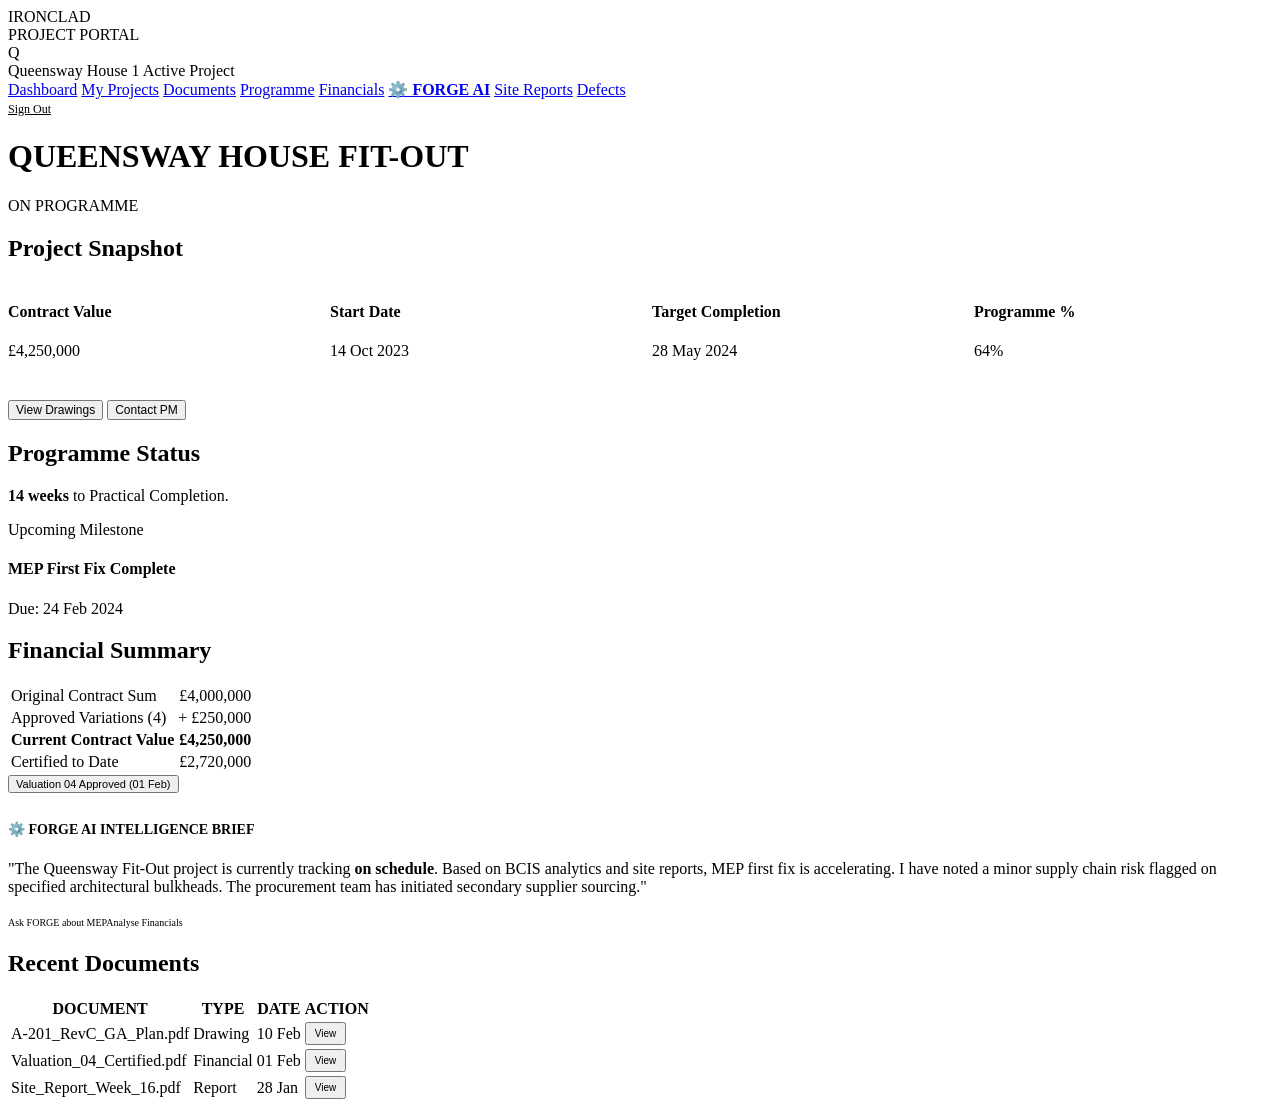
==== dashboard.html @ 3a33c3cc "Add files via upload" ====
<!DOCTYPE html>
<html lang="en">
<head>
  <meta charset="UTF-8">
  <meta name="viewport" content="width=device-width, initial-scale=1.0">
  <title>Client Portal | IRONCLAD BUILD GROUP</title>
  <link rel="preconnect" href="https://fonts.googleapis.com">
  <link rel="preconnect" href="https://fonts.gstatic.com" crossorigin>
  <link href="https://fonts.googleapis.com/css2?family=Barlow+Semi+Condensed:wght@400;600&family=JetBrains+Mono&family=Oswald:wght@400;700;900&family=Source+Serif+4:opsz,wght@8..60,400;8..60,600&display=swap" rel="stylesheet">
  <link rel="stylesheet" href="css/dashboard.css">
</head>
<body>

  <!-- SIDEBAR -->
  <aside class="sidebar">
    <div class="sidebar__header">
      <div class="sidebar__logo-main">IRONCLAD</div>
      <div class="sidebar__logo-sub tracking-widest">PROJECT PORTAL</div>
    </div>
    
    <div class="sidebar__user">
      <div class="sidebar__avatar">Q</div>
      <div class="flex-col">
        <span class="font-heading text-small color-chrome uppercase">Queensway House</span>
        <span class="font-mono text-label color-muted">1 Active Project</span>
      </div>
    </div>

    <nav class="sidebar__nav">
      <a href="#" class="sidebar__link active">Dashboard</a>
      <a href="#" class="sidebar__link">My Projects</a>
      <a href="#" class="sidebar__link">Documents</a>
      <a href="#" class="sidebar__link">Programme</a>
      <a href="#" class="sidebar__link">Financials</a>
      <a href="#" class="sidebar__link color-amber" style="font-weight:bold;">⚙️ FORGE AI</a>
      <a href="#" class="sidebar__link">Site Reports</a>
      <a href="#" class="sidebar__link">Defects</a>
    </nav>
    
    <div class="sidebar__footer">
      <a href="index.html" class="sidebar__link" style="color:var(--color-rust); font-family:var(--font-mono); font-size:12px;">Sign Out</a>
    </div>
  </aside>

  <!-- MAIN AREA -->
  <main class="main-content">
    <header class="main-header">
      <h1 class="font-display text-headline">QUEENSWAY HOUSE FIT-OUT</h1>
      <span class="chip" style="background:var(--color-lime-dim); color:var(--color-lime); border-color:var(--color-lime);">ON PROGRAMME</span>
    </header>

    <div class="dashboard-grid">
      <!-- 1. PROJECT OVERVIEW -->
      <div class="db-widget db-overview">
        <h2 class="db-widget__title">Project Snapshot</h2>
        <div style="display:grid; grid-template-columns:repeat(4, 1fr); gap:24px; margin-bottom:24px;">
          <div><h4 class="font-mono text-small color-muted mb-2">Contract Value</h4><p class="font-display text-title color-blue">£4,250,000</p></div>
          <div><h4 class="font-mono text-small color-muted mb-2">Start Date</h4><p class="font-mono text-body color-chrome">14 Oct 2023</p></div>
          <div><h4 class="font-mono text-small color-muted mb-2">Target Completion</h4><p class="font-mono text-body color-chrome">28 May 2024</p></div>
          <div><h4 class="font-mono text-small color-muted mb-2">Programme %</h4><p class="font-display text-title color-lime">64%</p></div>
        </div>
        <div class="progress-bar-bg"><div class="progress-bar-fill" style="width: 64%;"></div></div>
        <div class="flex gap-4 mt-6">
          <button class="btn btn-blue" style="font-size:12px;">View Drawings</button>
          <button class="btn btn-ghost" style="font-size:12px;">Contact PM</button>
        </div>
      </div>

      <!-- 2. PROGRAMME STATUS -->
      <div class="db-widget db-programme">
        <h2 class="db-widget__title">Programme Status</h2>
        <p class="font-body text-small color-chrome mb-4"><strong class="color-lime">14 weeks</strong> to Practical Completion.</p>
        <div class="p-4 bg-void border">
           <span class="font-mono text-small color-amber">Upcoming Milestone</span>
           <h4 class="font-heading text-title color-chrome mt-2">MEP First Fix Complete</h4>
           <p class="font-mono text-small color-muted mt-2">Due: 24 Feb 2024</p>
        </div>
      </div>

      <!-- 3. FINANCIALS -->
      <div class="db-widget db-financial">
        <h2 class="db-widget__title">Financial Summary</h2>
        <table class="db-table mb-4">
          <tr><td>Original Contract Sum</td><td class="font-mono color-chrome" style="text-align:right;">£4,000,000</td></tr>
          <tr><td>Approved Variations (4)</td><td class="font-mono color-rust" style="text-align:right;">+ £250,000</td></tr>
          <tr style="border-top:1px solid var(--color-border);"><td style="font-weight:bold;">Current Contract Value</td><td class="font-mono color-blue" style="text-align:right; font-weight:bold;">£4,250,000</td></tr>
          <tr><td>Certified to Date</td><td class="font-mono color-lime" style="text-align:right;">£2,720,000</td></tr>
        </table>
        <button class="btn btn-ghost w-full mb-2" style="font-size:11px;">Valuation 04 Approved (01 Feb)</button>
      </div>

      <!-- 4. FORGE AI INSIGHT -->
      <div class="db-widget db-forge">
         <h2 class="db-widget__title"><span class="color-blue font-mono font-bold" style="font-size:14px;">⚙️ FORGE AI INTELLIGENCE BRIEF</span></h2>
         <div class="p-6 bg-void border-blueprint mt-4">
            <p class="font-body text-body color-chrome">"The Queensway Fit-Out project is currently tracking <strong class="color-lime">on schedule</strong>. Based on BCIS analytics and site reports, MEP first fix is accelerating. I have noted a minor supply chain risk flagged on specified architectural bulkheads. The procurement team has initiated secondary supplier sourcing."</p>
            <div class="flex gap-2 mt-4"><span class="chip" style="font-size:10px;">Ask FORGE about MEP</span><span class="chip" style="font-size:10px;">Analyse Financials</span></div>
         </div>
      </div>

      <!-- 5. DOCUMENTS -->
      <div class="db-widget db-docs">
        <h2 class="db-widget__title">Recent Documents</h2>
        <table class="db-table">
          <thead><tr><th>DOCUMENT</th><th>TYPE</th><th>DATE</th><th>ACTION</th></tr></thead>
          <tbody>
            <tr><td>A-201_RevC_GA_Plan.pdf</td><td>Drawing</td><td>10 Feb</td><td><button class="btn-amber" style="padding:4px 8px; font-size:10px;">View</button></td></tr>
            <tr><td>Valuation_04_Certified.pdf</td><td>Financial</td><td>01 Feb</td><td><button class="btn-amber" style="padding:4px 8px; font-size:10px;">View</button></td></tr>
            <tr><td>Site_Report_Week_16.pdf</td><td>Report</td><td>28 Jan</td><td><button class="btn-amber" style="padding:4px 8px; font-size:10px;">View</button></td></tr>
          </tbody>
        </table>
      </div>

    </div>
  </main>
</body>
</html>
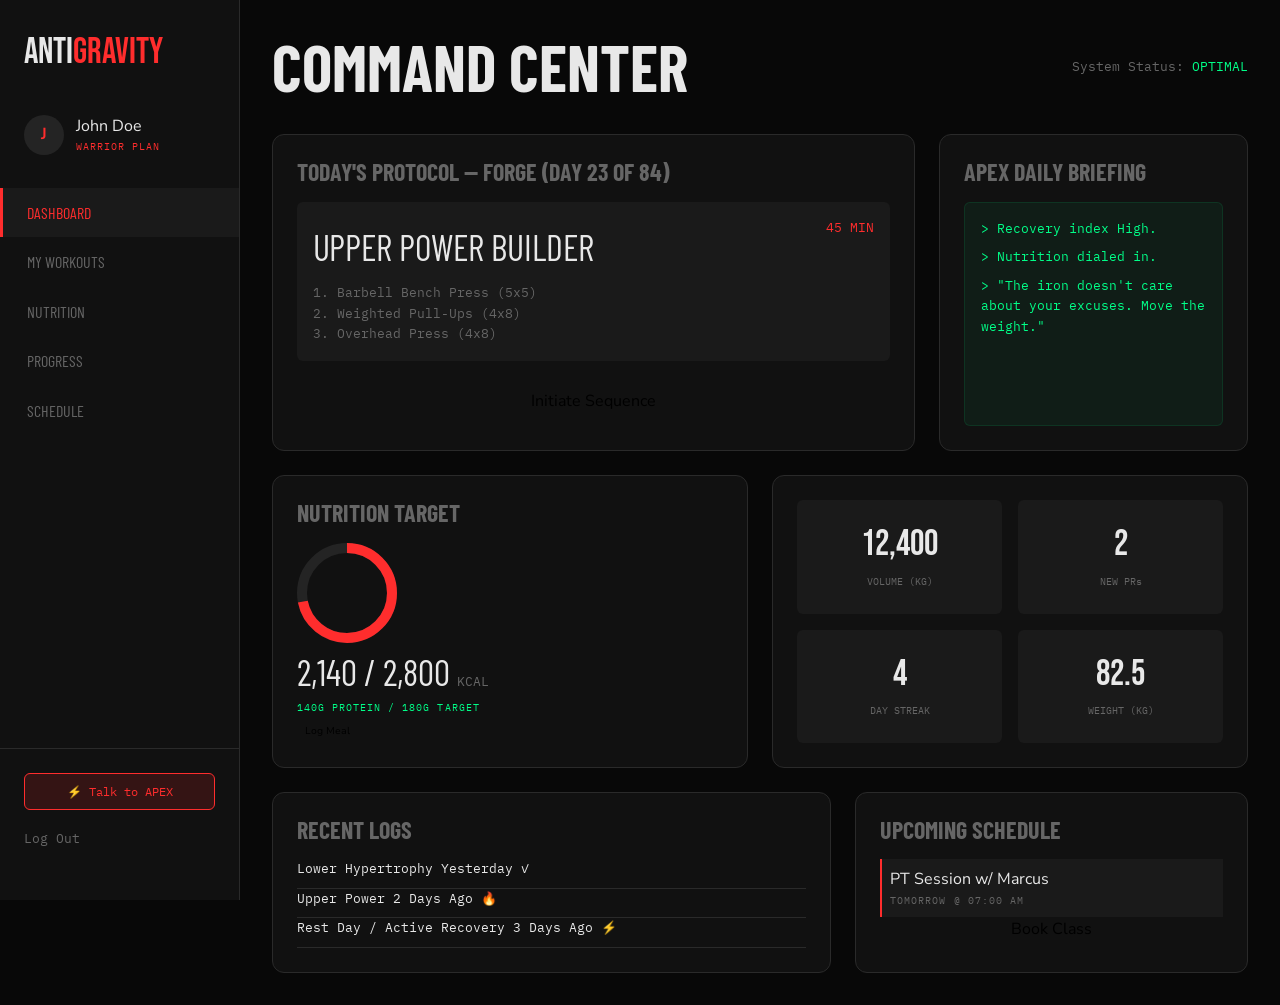
==== commit cec2a678: "Initial commit" ====
--- a/dashboard.html
+++ b/dashboard.html
@@ -3,115 +3,268 @@
 <head>
   <meta charset="UTF-8">
   <meta name="viewport" content="width=device-width, initial-scale=1.0">
-  <title>Client Portal | IRONCLAD BUILD GROUP</title>
-  <link rel="preconnect" href="https://fonts.googleapis.com">
-  <link rel="preconnect" href="https://fonts.gstatic.com" crossorigin>
-  <link href="https://fonts.googleapis.com/css2?family=Barlow+Semi+Condensed:wght@400;600&family=JetBrains+Mono&family=Oswald:wght@400;700;900&family=Source+Serif+4:opsz,wght@8..60,400;8..60,600&display=swap" rel="stylesheet">
+  <title>Dashboard | AntiGravity</title>
   <link rel="stylesheet" href="css/dashboard.css">
+  <link href="https://fonts.googleapis.com/css2?family=Barlow+Condensed:ital,wght@0,400;0,700;1,400;1,700&family=Bebas+Neue&family=IBM+Plex+Mono:ital,wght@0,400;0,700;1,400;1,700&family=Nunito+Sans:ital,opsz,wght@0,6..12,400;0,6..12,700;1,6..12,400;1,6..12,700&display=swap" rel="stylesheet">
+  <script type="module" src="js/dashboard.js" defer></script>
 </head>
 <body>
 
   <!-- SIDEBAR -->
   <aside class="sidebar">
     <div class="sidebar__header">
-      <div class="sidebar__logo-main">IRONCLAD</div>
-      <div class="sidebar__logo-sub tracking-widest">PROJECT PORTAL</div>
+      <div class="sidebar__logo">ANTI<span>GRAVITY</span></div>
     </div>
     
     <div class="sidebar__user">
-      <div class="sidebar__avatar">Q</div>
-      <div class="flex-col">
-        <span class="font-heading text-small color-chrome uppercase">Queensway House</span>
-        <span class="font-mono text-label color-muted">1 Active Project</span>
+      <div class="sidebar__avatar">J</div>
+      <div>
+        <p class="font-heading uppercase text-body">John Doe</p>
+        <p class="font-mono text-label color-red">WARRIOR PLAN</p>
       </div>
     </div>
 
-    <nav class="sidebar__nav">
-      <a href="#" class="sidebar__link active">Dashboard</a>
-      <a href="#" class="sidebar__link">My Projects</a>
-      <a href="#" class="sidebar__link">Documents</a>
-      <a href="#" class="sidebar__link">Programme</a>
-      <a href="#" class="sidebar__link">Financials</a>
-      <a href="#" class="sidebar__link color-amber" style="font-weight:bold;">⚙️ FORGE AI</a>
-      <a href="#" class="sidebar__link">Site Reports</a>
-      <a href="#" class="sidebar__link">Defects</a>
+    <nav class="sidebar__nav flex-col gap-2">
+      <a href="#" class="sidebar__link active" data-tab="dashboard">Dashboard</a>
+      <a href="#" class="sidebar__link" data-tab="workouts">My Workouts</a>
+      <a href="#" class="sidebar__link" data-tab="nutrition">Nutrition</a>
+      <a href="#" class="sidebar__link" data-tab="progress">Progress</a>
+      <a href="#" class="sidebar__link" data-tab="schedule">Schedule</a>
     </nav>
-    
+
     <div class="sidebar__footer">
-      <a href="index.html" class="sidebar__link" style="color:var(--color-rust); font-family:var(--font-mono); font-size:12px;">Sign Out</a>
+      <button class="sidebar__talk-btn" data-tab="apex">⚡ Talk to APEX</button>
+      <a href="index.html" class="font-mono text-small color-muted">Log Out</a>
     </div>
   </aside>
 
-  <!-- MAIN AREA -->
+  <!-- MAIN -->
   <main class="main-content">
     <header class="main-header">
-      <h1 class="font-display text-headline">QUEENSWAY HOUSE FIT-OUT</h1>
-      <span class="chip" style="background:var(--color-lime-dim); color:var(--color-lime); border-color:var(--color-lime);">ON PROGRAMME</span>
+      <h1 class="font-heading text-headline uppercase" id="view-title">Command Center</h1>
+      <div class="font-mono text-small color-muted">System Status: <span class="color-green">OPTIMAL</span></div>
     </header>
 
-    <div class="dashboard-grid">
-      <!-- 1. PROJECT OVERVIEW -->
-      <div class="db-widget db-overview">
-        <h2 class="db-widget__title">Project Snapshot</h2>
-        <div style="display:grid; grid-template-columns:repeat(4, 1fr); gap:24px; margin-bottom:24px;">
-          <div><h4 class="font-mono text-small color-muted mb-2">Contract Value</h4><p class="font-display text-title color-blue">£4,250,000</p></div>
-          <div><h4 class="font-mono text-small color-muted mb-2">Start Date</h4><p class="font-mono text-body color-chrome">14 Oct 2023</p></div>
-          <div><h4 class="font-mono text-small color-muted mb-2">Target Completion</h4><p class="font-mono text-body color-chrome">28 May 2024</p></div>
-          <div><h4 class="font-mono text-small color-muted mb-2">Programme %</h4><p class="font-display text-title color-lime">64%</p></div>
-        </div>
-        <div class="progress-bar-bg"><div class="progress-bar-fill" style="width: 64%;"></div></div>
-        <div class="flex gap-4 mt-6">
-          <button class="btn btn-blue" style="font-size:12px;">View Drawings</button>
-          <button class="btn btn-ghost" style="font-size:12px;">Contact PM</button>
-        </div>
-      </div>
-
-      <!-- 2. PROGRAMME STATUS -->
-      <div class="db-widget db-programme">
-        <h2 class="db-widget__title">Programme Status</h2>
-        <p class="font-body text-small color-chrome mb-4"><strong class="color-lime">14 weeks</strong> to Practical Completion.</p>
-        <div class="p-4 bg-void border">
-           <span class="font-mono text-small color-amber">Upcoming Milestone</span>
-           <h4 class="font-heading text-title color-chrome mt-2">MEP First Fix Complete</h4>
-           <p class="font-mono text-small color-muted mt-2">Due: 24 Feb 2024</p>
-        </div>
-      </div>
-
-      <!-- 3. FINANCIALS -->
-      <div class="db-widget db-financial">
-        <h2 class="db-widget__title">Financial Summary</h2>
-        <table class="db-table mb-4">
-          <tr><td>Original Contract Sum</td><td class="font-mono color-chrome" style="text-align:right;">£4,000,000</td></tr>
-          <tr><td>Approved Variations (4)</td><td class="font-mono color-rust" style="text-align:right;">+ £250,000</td></tr>
-          <tr style="border-top:1px solid var(--color-border);"><td style="font-weight:bold;">Current Contract Value</td><td class="font-mono color-blue" style="text-align:right; font-weight:bold;">£4,250,000</td></tr>
-          <tr><td>Certified to Date</td><td class="font-mono color-lime" style="text-align:right;">£2,720,000</td></tr>
-        </table>
-        <button class="btn btn-ghost w-full mb-2" style="font-size:11px;">Valuation 04 Approved (01 Feb)</button>
-      </div>
-
-      <!-- 4. FORGE AI INSIGHT -->
-      <div class="db-widget db-forge">
-         <h2 class="db-widget__title"><span class="color-blue font-mono font-bold" style="font-size:14px;">⚙️ FORGE AI INTELLIGENCE BRIEF</span></h2>
-         <div class="p-6 bg-void border-blueprint mt-4">
-            <p class="font-body text-body color-chrome">"The Queensway Fit-Out project is currently tracking <strong class="color-lime">on schedule</strong>. Based on BCIS analytics and site reports, MEP first fix is accelerating. I have noted a minor supply chain risk flagged on specified architectural bulkheads. The procurement team has initiated secondary supplier sourcing."</p>
-            <div class="flex gap-2 mt-4"><span class="chip" style="font-size:10px;">Ask FORGE about MEP</span><span class="chip" style="font-size:10px;">Analyse Financials</span></div>
-         </div>
-      </div>
-
-      <!-- 5. DOCUMENTS -->
-      <div class="db-widget db-docs">
-        <h2 class="db-widget__title">Recent Documents</h2>
-        <table class="db-table">
-          <thead><tr><th>DOCUMENT</th><th>TYPE</th><th>DATE</th><th>ACTION</th></tr></thead>
-          <tbody>
-            <tr><td>A-201_RevC_GA_Plan.pdf</td><td>Drawing</td><td>10 Feb</td><td><button class="btn-amber" style="padding:4px 8px; font-size:10px;">View</button></td></tr>
-            <tr><td>Valuation_04_Certified.pdf</td><td>Financial</td><td>01 Feb</td><td><button class="btn-amber" style="padding:4px 8px; font-size:10px;">View</button></td></tr>
-            <tr><td>Site_Report_Week_16.pdf</td><td>Report</td><td>28 Jan</td><td><button class="btn-amber" style="padding:4px 8px; font-size:10px;">View</button></td></tr>
-          </tbody>
-        </table>
-      </div>
+    <div class="dashboard-views-container">
+      
+      <!-- DASHBOARD VIEW -->
+      <section id="view-dashboard" class="dashboard-view active">
+        <div class="dashboard-grid">
+          <!-- W1: Today's Workout -->
+          <div class="widget widget-primary">
+            <h2 class="widget-title">Today's Protocol — FORGE (Day 23 of 84)</h2>
+            <div class="workout-preview">
+              <div class="workout-preview-head">
+                <span class="font-heading uppercase text-title color-chrome">Upper Power Builder</span>
+                <span class="font-mono text-small color-red">45 MIN</span>
+              </div>
+              <p class="workout-preview-list">1. Barbell Bench Press (5x5)<br>2. Weighted Pull-Ups (4x8)<br>3. Overhead Press (4x8)</p>
+            </div>
+            <button class="btn-primary" style="width:100%; border:none; padding:12px;">Initiate Sequence</button>
+          </div>
+
+          <!-- W2: APEX Brief -->
+          <div class="widget widget-brief">
+            <h2 class="widget-title">APEX Daily Briefing</h2>
+            <div class="apex-brief">
+              <p>> Recovery index High.</p>
+              <p>> Nutrition dialed in.</p>
+              <p>> "The iron doesn't care about your excuses. Move the weight."</p>
+            </div>
+          </div>
+
+          <!-- W3: Nutrition -->
+          <div class="widget widget-nutrition">
+            <h2 class="widget-title">Nutrition Target</h2>
+            <div class="flex-between">
+              <div style="width:100px; height:100px;">
+                <svg viewBox="0 0 100 100">
+                  <circle cx="50" cy="50" r="45" fill="none" stroke="var(--color-surface-3)" stroke-width="10"/>
+                  <circle cx="50" cy="50" r="45" fill="none" stroke="var(--color-red)" stroke-width="10" stroke-dasharray="283" stroke-dashoffset="80" style="transform:rotate(-90deg); transform-origin:center;"/>
+                </svg>
+              </div>
+              <div class="flex-col gap-2">
+                <p class="font-display text-title">2,140 / 2,800 <span class="text-small font-mono color-muted">KCAL</span></p>
+                <p class="font-mono text-label color-green">140G Protein / 180G Target</p>
+                <button class="btn-ghost" style="padding:4px 8px; font-size:10px;">Log Meal</button>
+              </div>
+            </div>
+          </div>
+
+          <!-- W4: Stats -->
+          <div class="widget widget-stats">
+            <div class="stat-mini"><div class="stat-mini-val">12,400</div><div class="stat-mini-label">VOLUME (KG)</div></div>
+            <div class="stat-mini"><div class="stat-mini-val color-green">2</div><div class="stat-mini-label">NEW PRs</div></div>
+            <div class="stat-mini"><div class="stat-mini-val">4</div><div class="stat-mini-label">DAY STREAK</div></div>
+            <div class="stat-mini"><div class="stat-mini-val">82.5</div><div class="stat-mini-label">WEIGHT (KG)</div></div>
+          </div>
+
+          <!-- W5: Activity -->
+          <div class="widget widget-activity">
+            <h2 class="widget-title">Recent Logs</h2>
+            <div class="flex-col gap-2 font-mono text-small">
+              <div class="flex-between" style="border-bottom:1px solid var(--color-border); padding-bottom:8px;">
+                <span class="color-chrome">Lower Hypertrophy</span>
+                <span>Yesterday ✓</span>
+              </div>
+              <div class="flex-between" style="border-bottom:1px solid var(--color-border); padding-bottom:8px;">
+                <span class="color-chrome">Upper Power</span>
+                <span>2 Days Ago 🔥</span>
+              </div>
+              <div class="flex-between" style="border-bottom:1px solid var(--color-border); padding-bottom:8px;">
+                <span class="color-chrome">Rest Day / Active Recovery</span>
+                <span>3 Days Ago ⚡</span>
+              </div>
+            </div>
+          </div>
+
+          <!-- W6: Schedule -->
+          <div class="widget widget-schedule">
+            <h2 class="widget-title">Upcoming Schedule</h2>
+            <div class="flex-col gap-4">
+              <div style="background:var(--color-surface-2); border-left:2px solid var(--color-red); padding:8px;">
+                <p class="font-heading uppercase">PT Session w/ Marcus</p>
+                <p class="font-mono text-label color-muted">Tomorrow @ 07:00 AM</p>
+              </div>
+              <button class="btn-ghost" style="width:100%;">Book Class</button>
+            </div>
+          </div>
+        </div>
+      </section>
+
+      <!-- WORKOUTS VIEW -->
+      <section id="view-workouts" class="dashboard-view">
+        <div class="widget" style="margin-bottom:var(--space-6);">
+          <h2 class="widget-title">Active Program: FORGE</h2>
+          <p class="mb-4 text-body color-muted">Week 4 of 12. You are currently in a high-volume block.</p>
+          <div class="grid-cols-3">
+            <div style="border:1px solid var(--color-border); padding:var(--space-4); border-radius:var(--radius-base);">
+              <h4 class="font-heading text-subtitle uppercase">Day 1: Upper Power</h4><p class="text-small color-muted font-mono mt-2 mb-4">Completed</p><button class="btn-ghost" style="width:100%;font-size:12px;">View Log</button>
+            </div>
+            <div style="border:1px solid var(--color-red); padding:var(--space-4); border-radius:var(--radius-base); background:var(--color-surface-2);">
+              <h4 class="font-heading text-subtitle uppercase">Day 2: Lower Power</h4><p class="text-small color-red font-mono mt-2 mb-4">Up Next</p><button class="btn-primary" style="width:100%;font-size:12px;">Start Now</button>
+            </div>
+            <div style="border:1px solid var(--color-border); padding:var(--space-4); border-radius:var(--radius-base);">
+              <h4 class="font-heading text-subtitle uppercase">Day 3: Rest</h4><p class="text-small color-muted font-mono mt-2 mb-4">Scheduled</p>
+            </div>
+          </div>
+        </div>
+        <div class="widget">
+           <h2 class="widget-title">Generate New Protocol</h2>
+           <p class="mb-4 text-body color-muted">Ready to switch things up? Use APEX to generate a new program.</p>
+           <button class="btn-ghost color-red" style="border-color:var(--color-red);">Initialize AI Generator</button>
+        </div>
+      </section>
+
+      <!-- NUTRITION VIEW -->
+      <section id="view-nutrition" class="dashboard-view">
+        <div class="grid-cols-2">
+          <div class="widget">
+            <h2 class="widget-title">Today's Meals</h2>
+            <div class="flex-col gap-4">
+              <div style="background:var(--color-surface-2); padding:16px; border-radius:var(--radius-base); border-left:2px solid var(--color-green);">
+                <span class="text-label">08:00</span>
+                <div class="font-heading text-subtitle">Oats & Whey</div>
+                <div class="font-mono text-muted mt-2" style="font-size:12px;">50C / 30P / 10F — 410 KCAL</div>
+              </div>
+              <div style="background:var(--color-surface-2); padding:16px; border-radius:var(--radius-base); border-left:2px solid var(--color-red);">
+                <span class="text-label">12:30</span>
+                <div class="font-heading text-subtitle">Chicken & Rice</div>
+                <div class="font-mono text-muted mt-2" style="font-size:12px;">60C / 40P / 15F — 535 KCAL</div>
+                <button class="btn-primary" style="margin-top:10px; padding:4px 8px; font-size:10px;">Log Now</button>
+              </div>
+            </div>
+            <button class="btn-ghost mt-6" style="width:100%; margin-top:20px;">+ Add Custom Meal</button>
+          </div>
+          <div class="widget">
+            <h2 class="widget-title">Generate Meal Plan</h2>
+            <p class="text-body color-muted mb-4">Have APEX calculate exact macros based on your current physical stats.</p>
+            
+            <div class="flex-col gap-4" style="margin-top:var(--space-6);">
+              <input type="number" id="dash-weight" placeholder="Current Weight (kg)" style="padding:10px; background:var(--color-surface-2); color:var(--color-chrome);">
+              <select style="padding:10px; background:var(--color-surface-2); color:var(--color-chrome);">
+                <option>Goal: Build Muscle</option>
+                <option>Goal: Lose Fat</option>
+                <option>Goal: Recomp</option>
+              </select>
+              <button class="btn-primary" style="width:100%; border:none;" onclick="alert('APEX logic connected (simulated)')">Generate Plan</button>
+            </div>
+          </div>
+        </div>
+      </section>
+
+      <!-- PROGRESS VIEW -->
+      <section id="view-progress" class="dashboard-view">
+        <div class="widget" style="margin-bottom:var(--space-6);">
+          <h2 class="widget-title">Strength Metrics (Estimated 1RM)</h2>
+          <div style="background:var(--color-surface-2); height:300px; border-radius:var(--radius-base); display:flex; align-items:flex-end; justify-content:space-around; padding:var(--space-4);">
+            <!-- Mock bar chart -->
+            <div style="display:flex; flex-direction:column; align-items:center; gap:8px;">
+              <div style="width:40px; height:120px; background:var(--color-border); position:relative;"><div style="position:absolute; bottom:0; width:100%; height:100%; background:var(--color-red);"></div></div>
+              <span class="font-mono text-small">Bench (105kg)</span>
+            </div>
+            <div style="display:flex; flex-direction:column; align-items:center; gap:8px;">
+              <div style="width:40px; height:180px; background:var(--color-border); position:relative;"><div style="position:absolute; bottom:0; width:100%; height:100%; background:var(--color-red);"></div></div>
+              <span class="font-mono text-small">Squat (140kg)</span>
+            </div>
+            <div style="display:flex; flex-direction:column; align-items:center; gap:8px;">
+              <div style="width:40px; height:240px; background:var(--color-border); position:relative;"><div style="position:absolute; bottom:0; width:100%; height:100%; background:var(--color-red);"></div></div>
+              <span class="font-mono text-small">Deadlift (185kg)</span>
+            </div>
+          </div>
+        </div>
+        
+        <div class="widget">
+           <h2 class="widget-title">Volume Heatmap</h2>
+           <div class="heat-map" id="dash-heatmap" style="display:grid; grid-template-columns:repeat(14, 1fr); gap:4px; margin-top:var(--space-6);"></div>
+        </div>
+      </section>
+
+      <!-- SCHEDULE VIEW -->
+      <section id="view-schedule" class="dashboard-view">
+        <div class="widget">
+          <h2 class="widget-title">Your Appointments</h2>
+          <p class="text-body color-muted mb-6">Upcoming personal training sessions and group classes.</p>
+          <div class="flex-col gap-4">
+             <div style="padding:16px; border:1px solid var(--color-red); border-radius:var(--radius-base);">
+               <h4 class="font-heading text-subtitle text-title">Tomorrow, 07:00 AM</h4>
+               <p class="font-mono text-muted text-small mt-2">1-on-1 PT with Marcus Chen (Powerlifting Focus)</p>
+             </div>
+             <div style="padding:16px; border:1px solid var(--color-border); border-radius:var(--radius-base);">
+               <h4 class="font-heading text-subtitle text-title">Friday, 06:00 PM</h4>
+               <p class="font-mono text-muted text-small mt-2">IGNITE Class — Metabolic Conditioning Room</p>
+             </div>
+          </div>
+          <button class="btn-primary mt-6" style="margin-top:var(--space-6);">Book New Session</button>
+        </div>
+      </section>
+
+      <!-- APEX CHAT VIEW (FULL PAGE) -->
+      <section id="view-apex" class="dashboard-view" style="height: calc(100vh - 120px); display:none; flex-direction:column;">
+        <div class="widget" style="flex:1; display:flex; flex-direction:column; padding:0; overflow:hidden;">
+          <div style="background:var(--color-red); padding:var(--space-4); display:flex; justify-content:space-between; align-items:center;">
+             <div>
+               <h2 class="font-mono text-title" style="color:#fff; margin:0; font-size:18px;">APEX // DIRECT LINK</h2>
+               <p class="font-mono" style="color:var(--color-chrome); font-size:10px; margin-top:4px;">Secure internal network</p>
+             </div>
+             <div class="apex-teaser__pulse" style="background:#fff;"></div>
+          </div>
+          
+          <div class="chat-messages" id="dash-apex-messages" style="flex:1; padding:var(--space-6); background:var(--color-surface); overflow-y:auto; display:flex; flex-direction:column; gap:var(--space-4);">
+             <!-- Initial messages inserted by JS -->
+          </div>
+          
+          <div class="chat-input-row" style="padding:var(--space-4); background:var(--color-surface-2);">
+            <div style="display:flex; width:100%; max-width:800px; margin:0 auto; border:1px solid var(--color-border); border-radius:var(--radius-pill); overflow:hidden; background:var(--color-void);">
+              <input type="text" id="dash-apex-input" placeholder="Initiate protocol inquiry..." style="flex:1; padding:12px 20px; font-family:var(--font-mono); font-size:14px; border:none; outline:none; background:transparent; color:#fff;">
+              <button id="dash-apex-send" style="width:60px; background:var(--color-red); border:none; display:flex; align-items:center; justify-content:center; cursor:pointer;"><svg width="20" height="20" viewBox="0 0 24 24" fill="white"><path d="M2.01 21L23 12 2.01 3 2 10l15 2-15 2z"/></svg></button>
+            </div>
+          </div>
+        </div>
+      </section>
 
     </div>
   </main>
+
 </body>
 </html>
--- a/css/dashboard.css
+++ b/css/dashboard.css
@@ -0,0 +1,145 @@
+/* css/dashboard.css */
+@import url('variables.css');
+@import url('reset.css');
+@import url('typography.css');
+@import url('animations.css');
+
+body {
+  background: var(--color-void);
+  color: var(--color-chrome);
+  display: flex;
+}
+
+/* SIDEBAR */
+.sidebar {
+  width: 240px;
+  height: 100vh;
+  position: sticky;
+  top: 0;
+  background: var(--color-surface);
+  border-right: 1px solid var(--color-border);
+  display: flex;
+  flex-direction: column;
+  padding: var(--space-6) 0;
+}
+
+.sidebar__header {
+  padding-inline: var(--space-6);
+  margin-bottom: var(--space-8);
+}
+.sidebar__logo {
+  font-family: var(--font-display);
+  font-size: var(--text-title);
+}
+.sidebar__logo span { color: var(--color-red); }
+
+.sidebar__user {
+  padding-inline: var(--space-6);
+  display: flex; align-items: center; gap: var(--space-3);
+  margin-bottom: var(--space-8);
+}
+.sidebar__avatar {
+  width: 40px; height: 40px; border-radius: 50%;
+  background: var(--color-surface-3); display: flex; align-items: center; justify-content: center;
+  color: var(--color-red); font-weight: bold;
+}
+
+.sidebar__nav { flex: 1; }
+.sidebar__link {
+  display: flex; align-items: center; gap: var(--space-3);
+  padding: var(--space-3) var(--space-6);
+  color: var(--color-muted); transition: all var(--duration-fast);
+  border-left: 3px solid transparent; font-family: var(--font-heading); text-transform: uppercase;
+}
+.sidebar__link:hover { color: var(--color-chrome); background: var(--color-surface-2); }
+.sidebar__link.active { color: var(--color-red); border-left-color: var(--color-red); background: var(--color-surface-2); }
+
+.sidebar__footer {
+  padding: var(--space-6);
+  border-top: 1px solid var(--color-border);
+}
+.sidebar__talk-btn {
+  width: 100%; background: var(--color-red-glow); color: var(--color-red);
+  padding: var(--space-2); text-align: center; border-radius: var(--radius-base);
+  margin-bottom: var(--space-4); border: 1px solid var(--color-red); font-family: var(--font-mono); font-size: 12px;
+}
+
+/* MAIN CONTENT */
+.main-content {
+  flex: 1; padding: var(--space-8); overflow-y: auto;
+}
+
+.main-header {
+  display: flex; justify-content: space-between; align-items: center;
+  margin-bottom: var(--space-8);
+}
+
+.dashboard-grid {
+  display: grid; grid-template-columns: repeat(12, 1fr); gap: var(--space-6);
+}
+
+.widget {
+  background: var(--color-surface); border: 1px solid var(--color-border);
+  border-radius: var(--radius-lg); padding: var(--space-6);
+}
+
+/* Widget Layouts */
+.widget-primary { grid-column: span 8; }
+.widget-brief { grid-column: span 4; display: flex; flex-direction: column; }
+.widget-nutrition { grid-column: span 6; }
+.widget-stats { grid-column: span 6; display: grid; grid-template-columns: 1fr 1fr; gap: var(--space-4); }
+.widget-activity { grid-column: span 7; }
+.widget-schedule { grid-column: span 5; }
+
+/* Dashboard SPA Views */
+.dashboard-view {
+  display: none;
+  animation: fadeInRight var(--duration-base) forwards;
+}
+.dashboard-view.active {
+  display: flex;
+  flex-direction: column;
+}
+.dashboard-view:not(#view-apex) {
+  gap: var(--space-6);
+}
+
+/* Responsive adjustments for dashboard only */
+@media (max-width: 1200px) {
+  .widget-primary { grid-column: span 12; }
+  .widget-brief { grid-column: span 12; }
+}
+
+@media (max-width: 1024px) {
+  .widget-nutrition, .widget-stats, .widget-activity, .widget-schedule { grid-column: span 12; }
+}
+
+@media (max-width: 768px) {
+  .sidebar {
+    position: fixed; width: 100vw; height: auto; bottom: 0; top: auto;
+    border-right: none; border-top: 1px solid var(--color-border);
+    flex-direction: row; padding: var(--space-2); z-index: var(--z-sticky);
+  }
+  .sidebar__header, .sidebar__user, .sidebar__footer { display: none; }
+  .sidebar__nav { display: flex; justify-content: space-around; width: 100%; }
+  .sidebar__link { padding: var(--space-2); flex-direction: column; font-size: 10px; border-left: none; border-top: 2px solid transparent; }
+  .sidebar__link.active { border-left: none; border-top-color: var(--color-red); }
+  .main-content { padding-bottom: 80px; } /* Space for bottom nav */
+}
+
+/* Specific Widget Styles */
+.widget-title { font-family: var(--font-heading); text-transform: uppercase; color: var(--color-muted); margin-bottom: var(--space-4); }
+
+/* W1: Today's Workout */
+.workout-preview { background: var(--color-surface-2); padding: var(--space-4); border-radius: var(--radius-base); margin-bottom: var(--space-4); }
+.workout-preview-head { display: flex; justify-content: space-between; margin-bottom: var(--space-2); }
+.workout-preview-list { font-family: var(--font-mono); font-size: var(--text-small); color: var(--color-muted); }
+
+/* W2: APEX Brief */
+.apex-brief { background: rgba(0, 255, 136, 0.05); border: 1px solid var(--color-green-dim); flex: 1; border-radius: var(--radius-base); padding: var(--space-4); }
+.apex-brief p { font-family: var(--font-mono); font-size: var(--text-small); color: var(--color-green); margin-bottom: var(--space-2); }
+
+/* W4: Stats */
+.stat-mini { background: var(--color-surface-2); padding: var(--space-4); border-radius: var(--radius-base); text-align: center; }
+.stat-mini-val { font-family: var(--font-display); font-size: var(--text-title); color: var(--color-chrome); }
+.stat-mini-label { font-family: var(--font-mono); font-size: 10px; color: var(--color-muted); }
